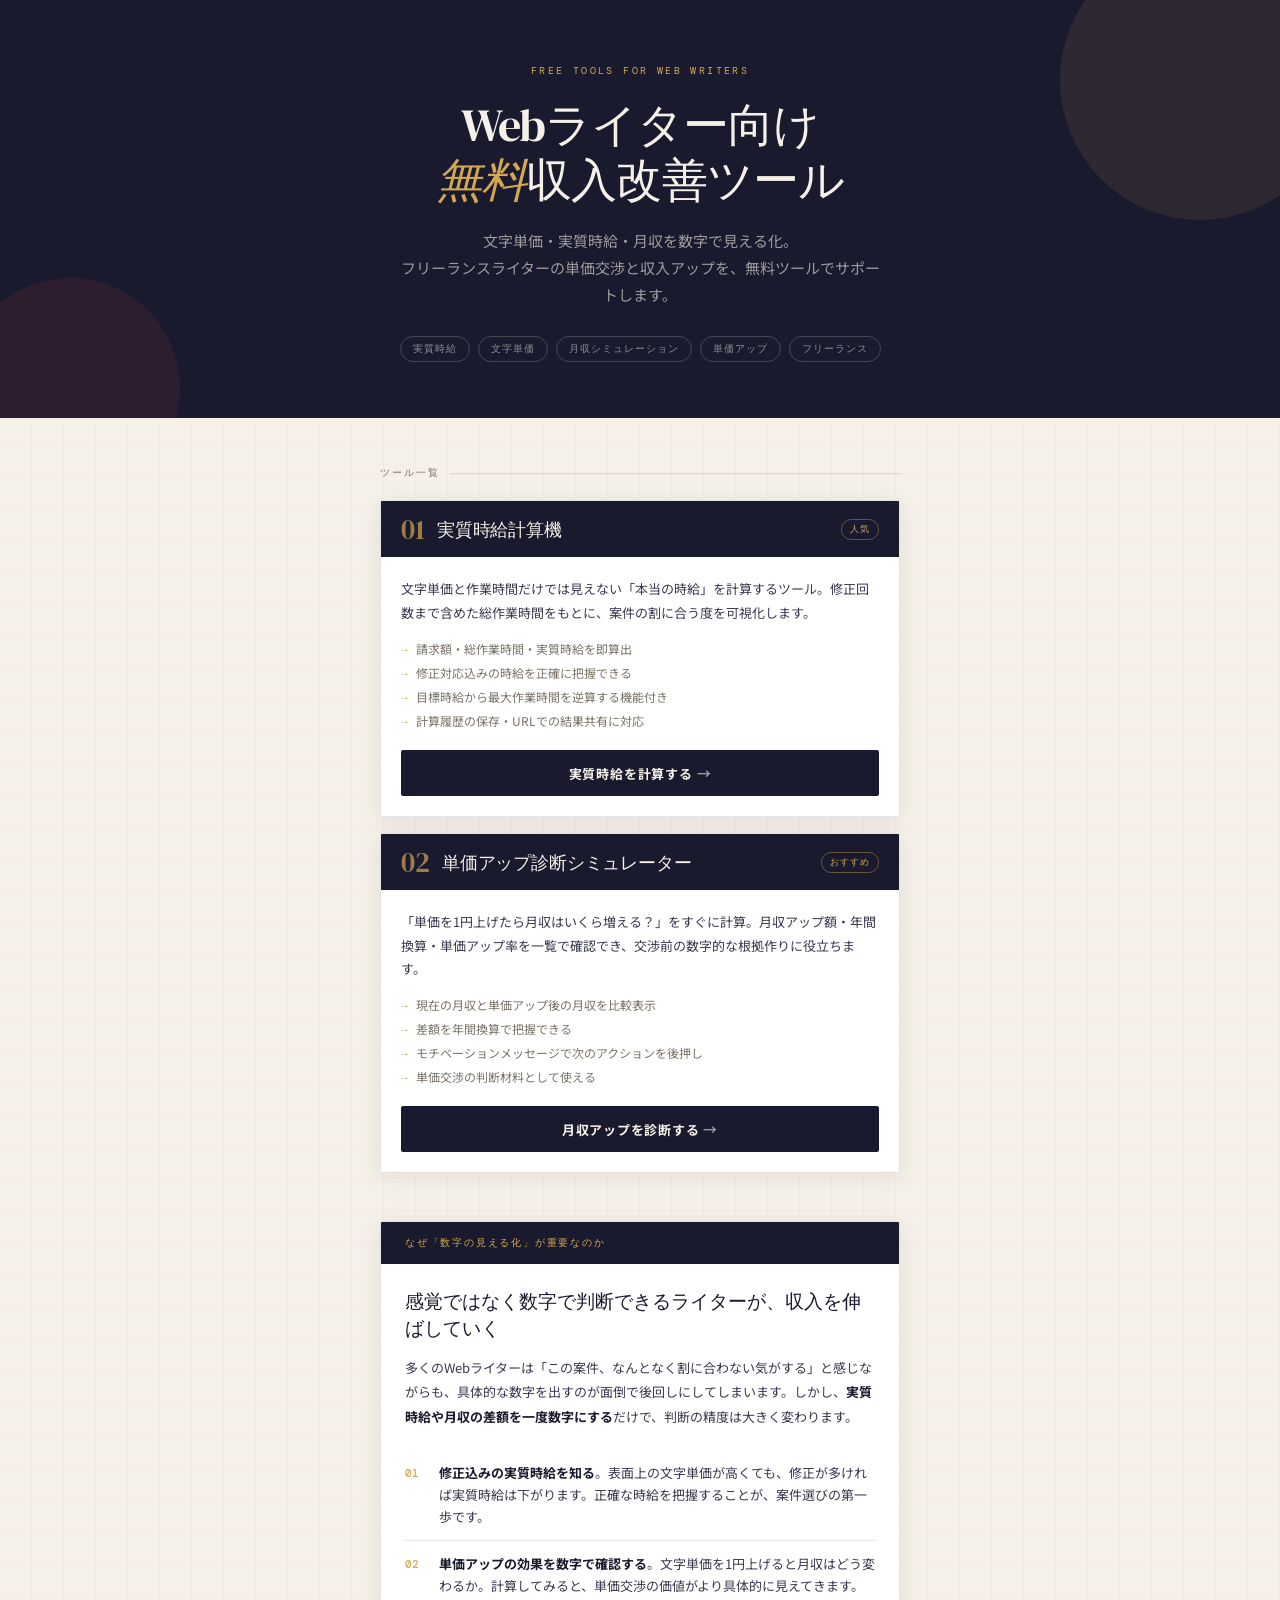
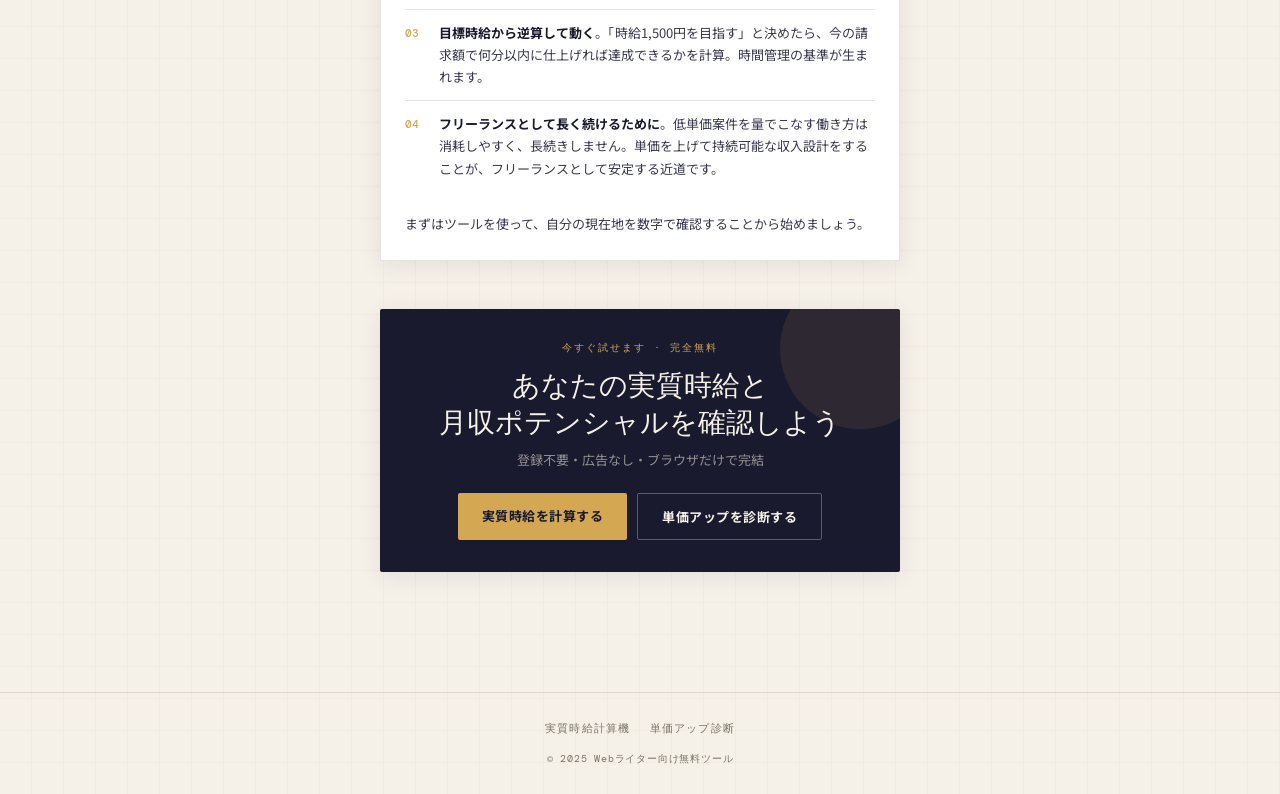
==== index.html @ 5d03e760 "Add class to hero link in index.html" ====
<!DOCTYPE html>
<html lang="ja">
<head>
<!-- Google tag (gtag.js) -->
<script async src="https://www.googletagmanager.com/gtag/js?id=G-QZP3DCGL40"></script>
<script>
  window.dataLayer = window.dataLayer || [];
  function gtag(){dataLayer.push(arguments);}
  gtag('js', new Date());
  gtag('config', 'G-QZP3DCGL40');
</script>
<meta charset="UTF-8">
<meta name="viewport" content="width=device-width, initial-scale=1.0">
<title>Webライター向け無料収入改善ツール｜実質時給・単価アップを可視化</title>
<meta name="description" content="Webライター・フリーランスライター向けの無料ツール集。実質時給計算機と単価アップ診断シミュレーターで、文字単価・月収・時給を可視化。単価交渉や案件選びの判断材料に。">
<meta name="robots" content="index, follow">
<meta property="og:title" content="Webライター向け無料収入改善ツール｜実質時給・単価アップを可視化">
<meta property="og:description" content="実質時給計算機と単価アップ診断シミュレーター。文字単価・月収・時給を数字で可視化して、収入アップの第一歩を踏み出しましょう。">
<meta property="og:type" content="website">
<meta property="og:url" content="https://writer-salary-calculator.babynakunaku.workers.dev/">
<meta property="og:image" content="https://writer-salary-calculator.babynakunaku.workers.dev/ogp.jpg">
<link rel="canonical" href="https://writer-salary-calculator.babynakunaku.workers.dev/">
<script type="application/ld+json">
{
  "@context": "https://schema.org",
  "@type": "WebSite",
  "name": "Webライター向け無料収入改善ツール",
  "url": "https://writer-salary-calculator.babynakunaku.workers.dev/",
  "description": "Webライター・フリーランスライター向けの無料ツール集。実質時給と単価アップを可視化します。"
}
</script>
<style>
  @import url('https://fonts.googleapis.com/css2?family=DM+Serif+Display:ital@0;1&family=DM+Mono:wght@400;500&family=Noto+Sans+JP:wght@400;500;700&display=swap');

  *, *::before, *::after { box-sizing: border-box; margin: 0; padding: 0; }

  :root {
    --ink:    #1a1a2e;
    --paper:  #f5f0e8;
    --accent: #c84b31;
    --gold:   #d4a853;
    --muted:  #7a7468;
    --good:   #2d6a4f;
    --border: rgba(26,26,46,0.12);
    --shadow: 0 4px 24px rgba(26,26,46,0.08);
  }

  body {
    font-family: 'Noto Sans JP', sans-serif;
    background-color: var(--paper);
    color: var(--ink);
    min-height: 100vh;
    background-image:
      repeating-linear-gradient(0deg, transparent, transparent 31px, rgba(200,75,49,0.04) 31px, rgba(200,75,49,0.04) 32px),
      repeating-linear-gradient(90deg, transparent, transparent 31px, rgba(200,75,49,0.04) 31px, rgba(200,75,49,0.04) 32px);
  }

  /* ── Hero ── */
  .hero {
    background-color: var(--ink);
    color: var(--paper);
    padding: 64px 24px 56px;
    text-align: center;
    position: relative;
    overflow: hidden;
  }
  .hero::before {
    content: ''; position: absolute; top: -60px; right: -60px;
    width: 280px; height: 280px; border-radius: 50%;
    background: rgba(212,168,83,0.1); pointer-events: none;
  }
  .hero::after {
    content: ''; position: absolute; bottom: -80px; left: -40px;
    width: 220px; height: 220px; border-radius: 50%;
    background: rgba(200,75,49,0.1); pointer-events: none;
  }
  .hero-link{
    display:block;
    text-decoration:none;
    color:inherit;
  }
  .hero-label {
    font-family: 'DM Mono', monospace;
    font-size: 10px; letter-spacing: 0.24em;
    color: var(--gold); text-transform: uppercase;
    margin-bottom: 20px; position: relative;
  }
  .hero h1 {
    font-family: 'DM Serif Display', serif;
    font-size: clamp(26px, 6vw, 46px);
    font-weight: 400; letter-spacing: -0.02em;
    line-height: 1.2; margin-bottom: 20px;
    position: relative;
  }
  .hero h1 em {
    font-style: italic; color: var(--gold);
  }
  .hero-sub {
    font-size: clamp(13px, 2vw, 15px);
    color: rgba(245,240,232,0.6);
    line-height: 1.8; max-width: 480px;
    margin: 0 auto; position: relative;
  }
  .hero-badges {
    display: flex; justify-content: center;
    flex-wrap: wrap; gap: 8px;
    margin-top: 28px; position: relative;
  }
  .hero-badge {
    font-family: 'DM Mono', monospace;
    font-size: 10px; letter-spacing: 0.1em;
    padding: 5px 12px; border-radius: 20px;
    border: 1px solid rgba(245,240,232,0.2);
    color: rgba(245,240,232,0.55);
  }

  /* ── Container ── */
  .container { max-width: 560px; margin: 0 auto; padding: 48px 20px 72px; }

  /* ── Section title ── */
  .section-label {
    font-family: 'DM Mono', monospace; font-size: 10px;
    letter-spacing: 0.2em; color: var(--muted);
    text-transform: uppercase; margin-bottom: 20px;
    display: flex; align-items: center; gap: 10px;
  }
  .section-label::after { content: ''; flex: 1; height: 1px; background: var(--border); }

  /* ── Tool cards ── */
  .tools { display: flex; flex-direction: column; gap: 16px; margin-bottom: 48px; }

  .tool-card {
    background: #fff;
    border: 1px solid var(--border);
    border-radius: 2px;
    box-shadow: var(--shadow);
    overflow: hidden;
    display: flex;
    flex-direction: column;
    transition: box-shadow 0.2s, transform 0.2s;
  }
  .tool-card:hover {
    box-shadow: 0 8px 32px rgba(26,26,46,0.13);
    transform: translateY(-2px);
  }

  .tool-card-header {
    background: var(--ink);
    padding: 14px 20px;
    display: flex; align-items: center; gap: 12px;
  }
  .tool-number {
    font-family: 'DM Serif Display', serif;
    font-size: 28px; color: var(--gold);
    line-height: 1; opacity: 0.7; flex-shrink: 0;
  }
  .tool-card-title {
    font-family: 'DM Serif Display', serif;
    font-size: 18px; font-weight: 400;
    color: var(--paper); letter-spacing: -0.01em;
  }
  .tool-card-tag {
    margin-left: auto; flex-shrink: 0;
    font-family: 'DM Mono', monospace; font-size: 9px;
    letter-spacing: 0.1em; color: var(--gold);
    border: 1px solid rgba(212,168,83,0.4);
    padding: 3px 8px; border-radius: 10px;
    text-transform: uppercase;
  }

  .tool-card-body { padding: 20px 20px 20px; flex: 1; }
  .tool-card-desc {
    font-size: 13px; color: #3a3a50;
    line-height: 1.8; margin-bottom: 16px;
  }
  .tool-card-points {
    display: flex; flex-direction: column; gap: 6px;
    margin-bottom: 20px;
  }
  .tool-card-point {
    display: flex; align-items: flex-start; gap: 8px;
    font-size: 12px; color: var(--muted); line-height: 1.5;
  }
  .tool-card-point::before {
    content: '→';
    font-family: 'DM Mono', monospace;
    font-size: 11px; color: var(--gold);
    flex-shrink: 0; margin-top: 1px;
  }

  .btn-tool {
    display: block; width: 100%;
    padding: 13px 20px;
    background: var(--ink); color: var(--paper);
    text-decoration: none; text-align: center;
    font-family: 'Noto Sans JP', sans-serif;
    font-size: 13px; font-weight: 700; letter-spacing: 0.06em;
    border-radius: 2px;
    transition: background 0.2s;
    position: relative; overflow: hidden;
  }
  .btn-tool:hover { background: #2d2d4e; }
  .btn-tool::after {
    content: ' →';
    font-size: 14px; opacity: 0.6;
  }

  /* ── Explain section ── */
  .explain {
    background: #fff;
    border: 1px solid var(--border);
    border-radius: 2px;
    box-shadow: var(--shadow);
    overflow: hidden;
    margin-bottom: 48px;
  }
  .explain-header {
    background: var(--ink); padding: 14px 24px;
    font-family: 'DM Mono', monospace; font-size: 10px;
    letter-spacing: 0.18em; text-transform: uppercase; color: var(--gold);
  }
  .explain-body { padding: 24px; }
  .explain-body h2 {
    font-family: 'DM Serif Display', serif;
    font-size: 19px; font-weight: 400;
    line-height: 1.4; margin-bottom: 14px;
  }
  .explain-body p {
    font-size: 13px; color: #3a3a50;
    line-height: 1.9; margin-bottom: 14px;
  }
  .explain-body p:last-child { margin-bottom: 0; }
  .explain-body strong { color: var(--ink); font-weight: 700; }

  .explain-steps {
    margin: 20px 0;
    counter-reset: step;
  }
  .explain-step {
    display: flex; gap: 14px;
    padding: 12px 0;
    border-bottom: 1px solid var(--border);
    font-size: 13px; line-height: 1.7; color: #3a3a50;
  }
  .explain-step:last-child { border-bottom: none; }
  .explain-step-num {
    font-family: 'DM Mono', monospace;
    font-size: 11px; color: var(--gold);
    font-weight: 500; flex-shrink: 0; padding-top: 2px;
    min-width: 20px;
  }

  /* ── CTA ── */
  .cta {
    text-align: center;
    padding: 32px 24px;
    background: var(--ink);
    border-radius: 2px;
    box-shadow: var(--shadow);
    margin-bottom: 48px;
    position: relative; overflow: hidden;
  }
  .cta::before {
    content: ''; position: absolute; top: -40px; right: -40px;
    width: 160px; height: 160px; border-radius: 50%;
    background: rgba(212,168,83,0.1); pointer-events: none;
  }
  .cta-label {
    font-family: 'DM Mono', monospace; font-size: 10px;
    letter-spacing: 0.2em; color: var(--gold);
    text-transform: uppercase; margin-bottom: 12px;
    position: relative;
  }
  .cta h2 {
    font-family: 'DM Serif Display', serif;
    font-size: clamp(20px, 5vw, 28px);
    font-weight: 400; color: var(--paper);
    line-height: 1.3; margin-bottom: 10px;
    position: relative;
  }
  .cta p {
    font-size: 13px; color: rgba(245,240,232,0.55);
    margin-bottom: 24px; position: relative;
  }
  .cta-buttons {
    display: flex; gap: 10px; justify-content: center;
    flex-wrap: wrap; position: relative;
  }
  .btn-cta {
    display: inline-block;
    padding: 13px 24px;
    text-decoration: none;
    font-family: 'Noto Sans JP', sans-serif;
    font-size: 13px; font-weight: 700;
    letter-spacing: 0.04em; border-radius: 2px;
    transition: opacity 0.2s, transform 0.1s;
  }
  .btn-cta:active { transform: scale(0.98); }
  .btn-cta-primary {
    background: var(--gold); color: var(--ink);
  }
  .btn-cta-primary:hover { opacity: 0.88; }
  .btn-cta-ghost {
    background: transparent; color: var(--paper);
    border: 1.5px solid rgba(245,240,232,0.3);
  }
  .btn-cta-ghost:hover { border-color: rgba(245,240,232,0.7); }

  /* ── Footer ── */
  footer {
    border-top: 1px solid var(--border);
    padding: 28px 20px;
    text-align: center;
  }
  .footer-nav {
    display: flex; justify-content: center;
    flex-wrap: wrap; gap: 20px;
    margin-bottom: 16px;
  }
  .footer-nav a {
    font-family: 'DM Mono', monospace; font-size: 11px;
    letter-spacing: 0.1em; color: var(--muted);
    text-decoration: none; transition: color 0.15s;
  }
  .footer-nav a:hover { color: var(--ink); }
  .footer-copy {
    font-family: 'DM Mono', monospace; font-size: 10px;
    color: var(--muted); letter-spacing: 0.08em;
  }

  @media (max-width: 420px) {
    .hero { padding: 48px 20px 40px; }
    .cta-buttons { flex-direction: column; align-items: stretch; }
    .btn-cta { text-align: center; }
    .tool-card-tag { display: none; }
  }
</style>
</head>
<body>

<!-- Hero -->
<a href="/" class="hero-link">  
<section class="hero">
  <div class="hero-label">Free Tools for Web Writers</div>
  <h1>Webライター向け<br><em>無料</em>収入改善ツール</h1>
  <p class="hero-sub">
    文字単価・実質時給・月収を数字で見える化。<br>
    フリーランスライターの単価交渉と収入アップを、無料ツールでサポートします。
  </p>
  <div class="hero-badges">
    <span class="hero-badge">実質時給</span>
    <span class="hero-badge">文字単価</span>
    <span class="hero-badge">月収シミュレーション</span>
    <span class="hero-badge">単価アップ</span>
    <span class="hero-badge">フリーランス</span>
  </div>
</section>
</a>
<div class="container">

  <!-- Tool cards -->
  <div class="section-label">ツール一覧</div>
  <div class="tools">

    <!-- Card 1 -->
    <div class="tool-card">
      <div class="tool-card-header">
        <span class="tool-number">01</span>
        <span class="tool-card-title">実質時給計算機</span>
        <span class="tool-card-tag">人気</span>
      </div>
      <div class="tool-card-body">
        <p class="tool-card-desc">
          文字単価と作業時間だけでは見えない「本当の時給」を計算するツール。修正回数まで含めた総作業時間をもとに、案件の割に合う度を可視化します。
        </p>
        <div class="tool-card-points">
          <div class="tool-card-point">請求額・総作業時間・実質時給を即算出</div>
          <div class="tool-card-point">修正対応込みの時給を正確に把握できる</div>
          <div class="tool-card-point">目標時給から最大作業時間を逆算する機能付き</div>
          <div class="tool-card-point">計算履歴の保存・URLでの結果共有に対応</div>
        </div>
        <a href="jikyuu.html" class="btn-tool">実質時給を計算する</a>
      </div>
    </div>

    <!-- Card 2 -->
    <div class="tool-card">
      <div class="tool-card-header">
        <span class="tool-number">02</span>
        <span class="tool-card-title">単価アップ診断シミュレーター</span>
        <span class="tool-card-tag">おすすめ</span>
      </div>
      <div class="tool-card-body">
        <p class="tool-card-desc">
          「単価を1円上げたら月収はいくら増える？」をすぐに計算。月収アップ額・年間換算・単価アップ率を一覧で確認でき、交渉前の数字的な根拠作りに役立ちます。
        </p>
        <div class="tool-card-points">
          <div class="tool-card-point">現在の月収と単価アップ後の月収を比較表示</div>
          <div class="tool-card-point">差額を年間換算で把握できる</div>
          <div class="tool-card-point">モチベーションメッセージで次のアクションを後押し</div>
          <div class="tool-card-point">単価交渉の判断材料として使える</div>
        </div>
        <a href="raise-price.html" class="btn-tool">月収アップを診断する</a>
      </div>
    </div>

  </div>

  <!-- Explain section -->
  <div class="explain">
    <div class="explain-header">なぜ「数字の見える化」が重要なのか</div>
    <div class="explain-body">
      <h2>感覚ではなく数字で判断できるライターが、収入を伸ばしていく</h2>
      <p>
        多くのWebライターは「この案件、なんとなく割に合わない気がする」と感じながらも、具体的な数字を出すのが面倒で後回しにしてしまいます。しかし、<strong>実質時給や月収の差額を一度数字にする</strong>だけで、判断の精度は大きく変わります。
      </p>
      <div class="explain-steps">
        <div class="explain-step">
          <span class="explain-step-num">01</span>
          <span><strong>修正込みの実質時給を知る</strong>。表面上の文字単価が高くても、修正が多ければ実質時給は下がります。正確な時給を把握することが、案件選びの第一歩です。</span>
        </div>
        <div class="explain-step">
          <span class="explain-step-num">02</span>
          <span><strong>単価アップの効果を数字で確認する</strong>。文字単価を1円上げると月収はどう変わるか。計算してみると、単価交渉の価値がより具体的に見えてきます。</span>
        </div>
        <div class="explain-step">
          <span class="explain-step-num">03</span>
          <span><strong>目標時給から逆算して動く</strong>。「時給1,500円を目指す」と決めたら、今の請求額で何分以内に仕上げれば達成できるかを計算。時間管理の基準が生まれます。</span>
        </div>
        <div class="explain-step">
          <span class="explain-step-num">04</span>
          <span><strong>フリーランスとして長く続けるために</strong>。低単価案件を量でこなす働き方は消耗しやすく、長続きしません。単価を上げて持続可能な収入設計をすることが、フリーランスとして安定する近道です。</span>
        </div>
      </div>
      <p>
        まずはツールを使って、自分の現在地を数字で確認することから始めましょう。
      </p>
    </div>
  </div>

  <!-- CTA -->
  <div class="cta">
    <div class="cta-label">今すぐ試せます · 完全無料</div>
    <h2>あなたの実質時給と<br>月収ポテンシャルを確認しよう</h2>
    <p>登録不要・広告なし・ブラウザだけで完結</p>
    <div class="cta-buttons">
      <a href="jikyuu.html" class="btn-cta btn-cta-primary">実質時給を計算する</a>
      <a href="raise-price.html" class="btn-cta btn-cta-ghost">単価アップを診断する</a>
    </div>
  </div>

</div>

<!-- Footer -->
<footer>
  <nav class="footer-nav">
    <a href="jikyuu.html">実質時給計算機</a>
    <a href="raise-price.html">単価アップ診断</a>
  </nav>
  <p class="footer-copy">&copy; 2025 Webライター向け無料ツール</p>
</footer>

</body>
</html>
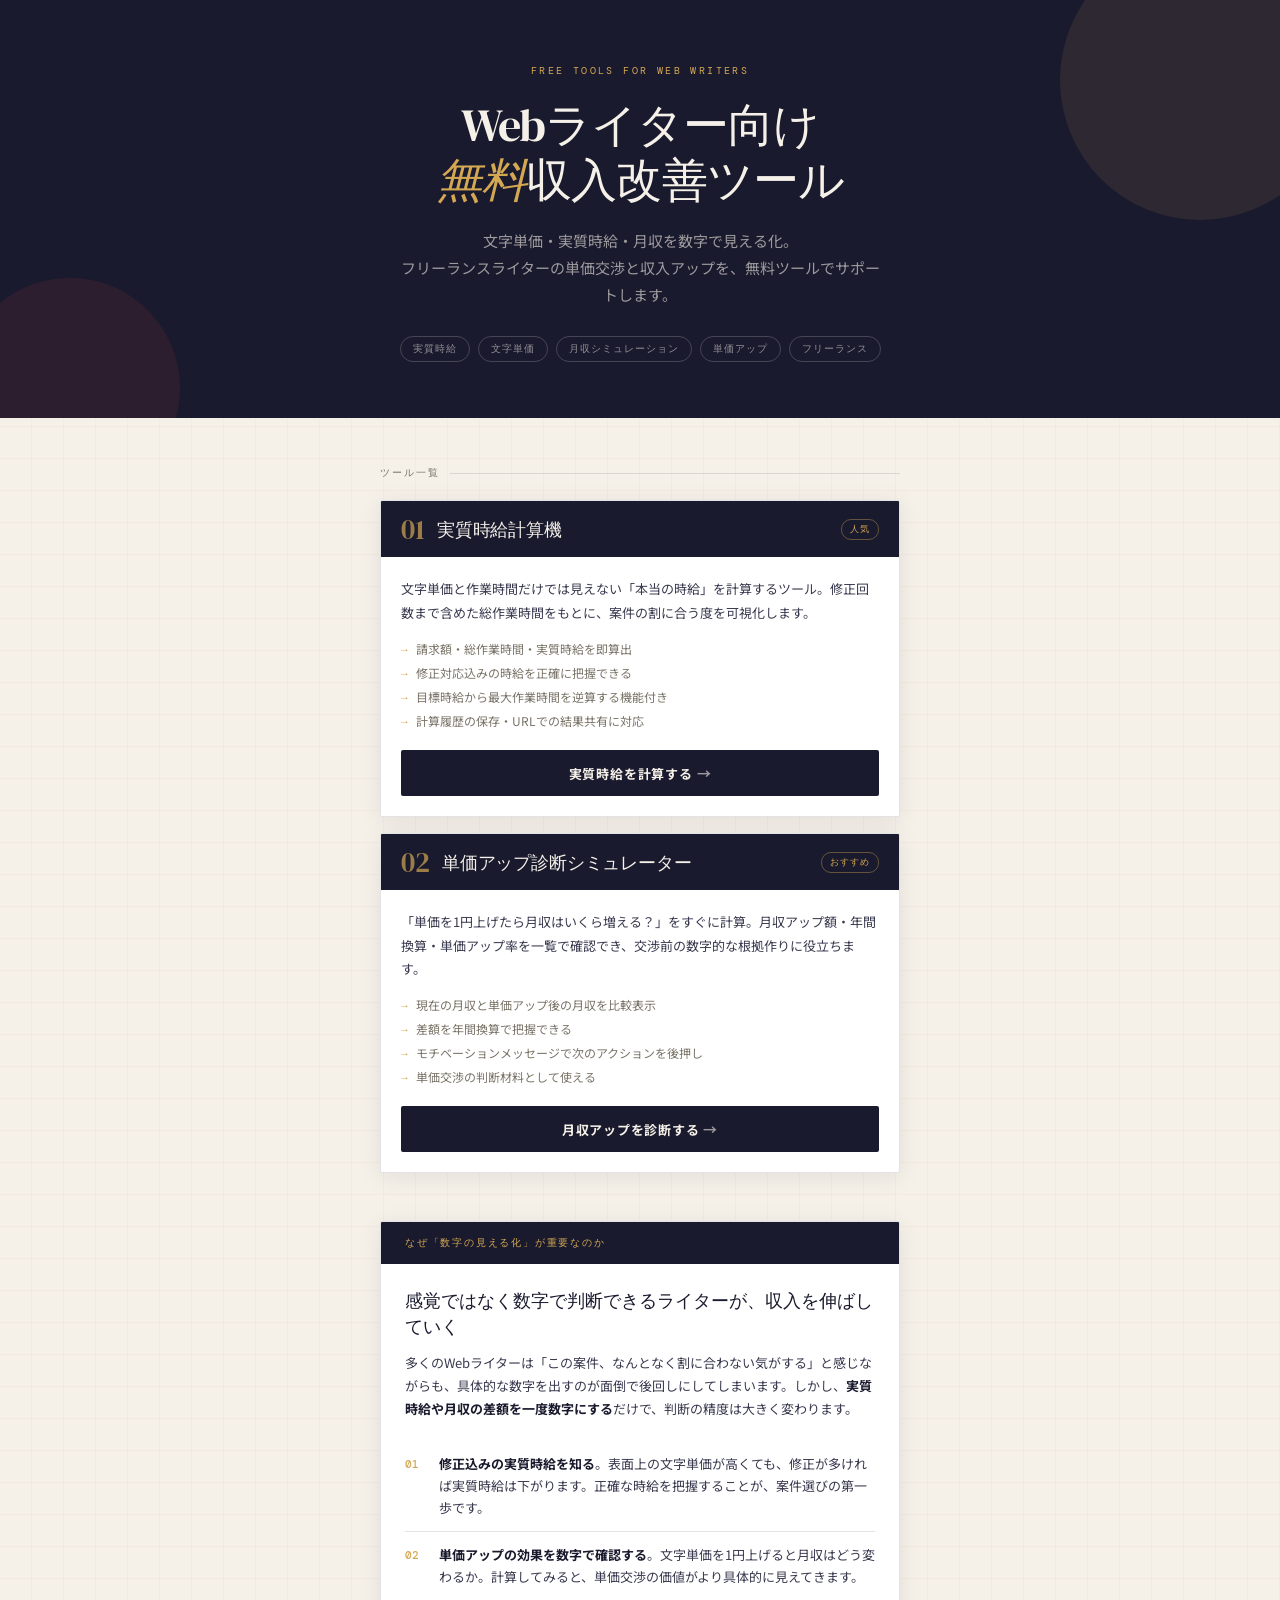
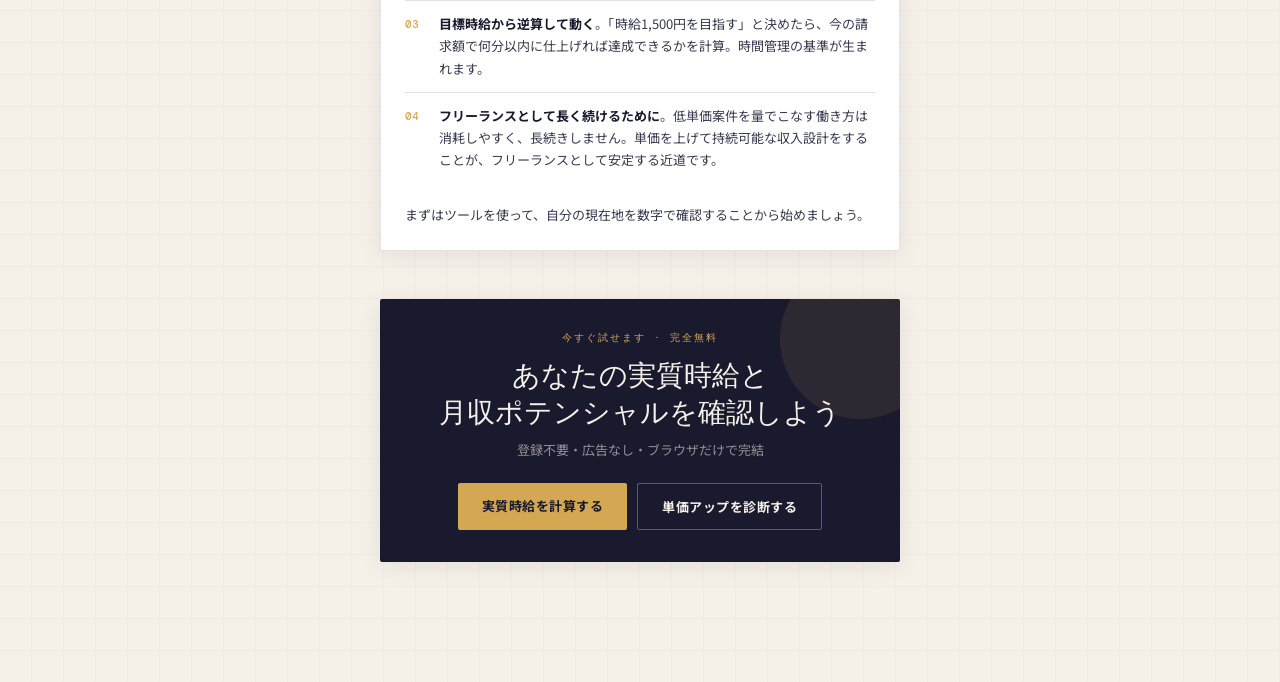
==== commit d6ccee87: "Remove Google tag script from index.html Removed Google Analytics tracking script from the HTML." ====
--- a/index.html
+++ b/index.html
@@ -1,14 +1,6 @@
 <!DOCTYPE html>
 <html lang="ja">
 <head>
-<!-- Google tag (gtag.js) -->
-<script async src="https://www.googletagmanager.com/gtag/js?id=G-QZP3DCGL40"></script>
-<script>
-  window.dataLayer = window.dataLayer || [];
-  function gtag(){dataLayer.push(arguments);}
-  gtag('js', new Date());
-  gtag('config', 'G-QZP3DCGL40');
-</script>
 <meta charset="UTF-8">
 <meta name="viewport" content="width=device-width, initial-scale=1.0">
 <title>Webライター向け無料収入改善ツール｜実質時給・単価アップを可視化</title>
@@ -29,340 +21,35 @@
   "description": "Webライター・フリーランスライター向けの無料ツール集。実質時給と単価アップを可視化します。"
 }
 </script>
-<style>
-  @import url('https://fonts.googleapis.com/css2?family=DM+Serif+Display:ital@0;1&family=DM+Mono:wght@400;500&family=Noto+Sans+JP:wght@400;500;700&display=swap');
-
-  *, *::before, *::after { box-sizing: border-box; margin: 0; padding: 0; }
-
-  :root {
-    --ink:    #1a1a2e;
-    --paper:  #f5f0e8;
-    --accent: #c84b31;
-    --gold:   #d4a853;
-    --muted:  #7a7468;
-    --good:   #2d6a4f;
-    --border: rgba(26,26,46,0.12);
-    --shadow: 0 4px 24px rgba(26,26,46,0.08);
-  }
-
-  body {
-    font-family: 'Noto Sans JP', sans-serif;
-    background-color: var(--paper);
-    color: var(--ink);
-    min-height: 100vh;
-    background-image:
-      repeating-linear-gradient(0deg, transparent, transparent 31px, rgba(200,75,49,0.04) 31px, rgba(200,75,49,0.04) 32px),
-      repeating-linear-gradient(90deg, transparent, transparent 31px, rgba(200,75,49,0.04) 31px, rgba(200,75,49,0.04) 32px);
-  }
-
-  /* ── Hero ── */
-  .hero {
-    background-color: var(--ink);
-    color: var(--paper);
-    padding: 64px 24px 56px;
-    text-align: center;
-    position: relative;
-    overflow: hidden;
-  }
-  .hero::before {
-    content: ''; position: absolute; top: -60px; right: -60px;
-    width: 280px; height: 280px; border-radius: 50%;
-    background: rgba(212,168,83,0.1); pointer-events: none;
-  }
-  .hero::after {
-    content: ''; position: absolute; bottom: -80px; left: -40px;
-    width: 220px; height: 220px; border-radius: 50%;
-    background: rgba(200,75,49,0.1); pointer-events: none;
-  }
-  .hero-link{
-    display:block;
-    text-decoration:none;
-    color:inherit;
-  }
-  .hero-label {
-    font-family: 'DM Mono', monospace;
-    font-size: 10px; letter-spacing: 0.24em;
-    color: var(--gold); text-transform: uppercase;
-    margin-bottom: 20px; position: relative;
-  }
-  .hero h1 {
-    font-family: 'DM Serif Display', serif;
-    font-size: clamp(26px, 6vw, 46px);
-    font-weight: 400; letter-spacing: -0.02em;
-    line-height: 1.2; margin-bottom: 20px;
-    position: relative;
-  }
-  .hero h1 em {
-    font-style: italic; color: var(--gold);
-  }
-  .hero-sub {
-    font-size: clamp(13px, 2vw, 15px);
-    color: rgba(245,240,232,0.6);
-    line-height: 1.8; max-width: 480px;
-    margin: 0 auto; position: relative;
-  }
-  .hero-badges {
-    display: flex; justify-content: center;
-    flex-wrap: wrap; gap: 8px;
-    margin-top: 28px; position: relative;
-  }
-  .hero-badge {
-    font-family: 'DM Mono', monospace;
-    font-size: 10px; letter-spacing: 0.1em;
-    padding: 5px 12px; border-radius: 20px;
-    border: 1px solid rgba(245,240,232,0.2);
-    color: rgba(245,240,232,0.55);
-  }
-
-  /* ── Container ── */
-  .container { max-width: 560px; margin: 0 auto; padding: 48px 20px 72px; }
-
-  /* ── Section title ── */
-  .section-label {
-    font-family: 'DM Mono', monospace; font-size: 10px;
-    letter-spacing: 0.2em; color: var(--muted);
-    text-transform: uppercase; margin-bottom: 20px;
-    display: flex; align-items: center; gap: 10px;
-  }
-  .section-label::after { content: ''; flex: 1; height: 1px; background: var(--border); }
-
-  /* ── Tool cards ── */
-  .tools { display: flex; flex-direction: column; gap: 16px; margin-bottom: 48px; }
-
-  .tool-card {
-    background: #fff;
-    border: 1px solid var(--border);
-    border-radius: 2px;
-    box-shadow: var(--shadow);
-    overflow: hidden;
-    display: flex;
-    flex-direction: column;
-    transition: box-shadow 0.2s, transform 0.2s;
-  }
-  .tool-card:hover {
-    box-shadow: 0 8px 32px rgba(26,26,46,0.13);
-    transform: translateY(-2px);
-  }
-
-  .tool-card-header {
-    background: var(--ink);
-    padding: 14px 20px;
-    display: flex; align-items: center; gap: 12px;
-  }
-  .tool-number {
-    font-family: 'DM Serif Display', serif;
-    font-size: 28px; color: var(--gold);
-    line-height: 1; opacity: 0.7; flex-shrink: 0;
-  }
-  .tool-card-title {
-    font-family: 'DM Serif Display', serif;
-    font-size: 18px; font-weight: 400;
-    color: var(--paper); letter-spacing: -0.01em;
-  }
-  .tool-card-tag {
-    margin-left: auto; flex-shrink: 0;
-    font-family: 'DM Mono', monospace; font-size: 9px;
-    letter-spacing: 0.1em; color: var(--gold);
-    border: 1px solid rgba(212,168,83,0.4);
-    padding: 3px 8px; border-radius: 10px;
-    text-transform: uppercase;
-  }
-
-  .tool-card-body { padding: 20px 20px 20px; flex: 1; }
-  .tool-card-desc {
-    font-size: 13px; color: #3a3a50;
-    line-height: 1.8; margin-bottom: 16px;
-  }
-  .tool-card-points {
-    display: flex; flex-direction: column; gap: 6px;
-    margin-bottom: 20px;
-  }
-  .tool-card-point {
-    display: flex; align-items: flex-start; gap: 8px;
-    font-size: 12px; color: var(--muted); line-height: 1.5;
-  }
-  .tool-card-point::before {
-    content: '→';
-    font-family: 'DM Mono', monospace;
-    font-size: 11px; color: var(--gold);
-    flex-shrink: 0; margin-top: 1px;
-  }
-
-  .btn-tool {
-    display: block; width: 100%;
-    padding: 13px 20px;
-    background: var(--ink); color: var(--paper);
-    text-decoration: none; text-align: center;
-    font-family: 'Noto Sans JP', sans-serif;
-    font-size: 13px; font-weight: 700; letter-spacing: 0.06em;
-    border-radius: 2px;
-    transition: background 0.2s;
-    position: relative; overflow: hidden;
-  }
-  .btn-tool:hover { background: #2d2d4e; }
-  .btn-tool::after {
-    content: ' →';
-    font-size: 14px; opacity: 0.6;
-  }
-
-  /* ── Explain section ── */
-  .explain {
-    background: #fff;
-    border: 1px solid var(--border);
-    border-radius: 2px;
-    box-shadow: var(--shadow);
-    overflow: hidden;
-    margin-bottom: 48px;
-  }
-  .explain-header {
-    background: var(--ink); padding: 14px 24px;
-    font-family: 'DM Mono', monospace; font-size: 10px;
-    letter-spacing: 0.18em; text-transform: uppercase; color: var(--gold);
-  }
-  .explain-body { padding: 24px; }
-  .explain-body h2 {
-    font-family: 'DM Serif Display', serif;
-    font-size: 19px; font-weight: 400;
-    line-height: 1.4; margin-bottom: 14px;
-  }
-  .explain-body p {
-    font-size: 13px; color: #3a3a50;
-    line-height: 1.9; margin-bottom: 14px;
-  }
-  .explain-body p:last-child { margin-bottom: 0; }
-  .explain-body strong { color: var(--ink); font-weight: 700; }
-
-  .explain-steps {
-    margin: 20px 0;
-    counter-reset: step;
-  }
-  .explain-step {
-    display: flex; gap: 14px;
-    padding: 12px 0;
-    border-bottom: 1px solid var(--border);
-    font-size: 13px; line-height: 1.7; color: #3a3a50;
-  }
-  .explain-step:last-child { border-bottom: none; }
-  .explain-step-num {
-    font-family: 'DM Mono', monospace;
-    font-size: 11px; color: var(--gold);
-    font-weight: 500; flex-shrink: 0; padding-top: 2px;
-    min-width: 20px;
-  }
-
-  /* ── CTA ── */
-  .cta {
-    text-align: center;
-    padding: 32px 24px;
-    background: var(--ink);
-    border-radius: 2px;
-    box-shadow: var(--shadow);
-    margin-bottom: 48px;
-    position: relative; overflow: hidden;
-  }
-  .cta::before {
-    content: ''; position: absolute; top: -40px; right: -40px;
-    width: 160px; height: 160px; border-radius: 50%;
-    background: rgba(212,168,83,0.1); pointer-events: none;
-  }
-  .cta-label {
-    font-family: 'DM Mono', monospace; font-size: 10px;
-    letter-spacing: 0.2em; color: var(--gold);
-    text-transform: uppercase; margin-bottom: 12px;
-    position: relative;
-  }
-  .cta h2 {
-    font-family: 'DM Serif Display', serif;
-    font-size: clamp(20px, 5vw, 28px);
-    font-weight: 400; color: var(--paper);
-    line-height: 1.3; margin-bottom: 10px;
-    position: relative;
-  }
-  .cta p {
-    font-size: 13px; color: rgba(245,240,232,0.55);
-    margin-bottom: 24px; position: relative;
-  }
-  .cta-buttons {
-    display: flex; gap: 10px; justify-content: center;
-    flex-wrap: wrap; position: relative;
-  }
-  .btn-cta {
-    display: inline-block;
-    padding: 13px 24px;
-    text-decoration: none;
-    font-family: 'Noto Sans JP', sans-serif;
-    font-size: 13px; font-weight: 700;
-    letter-spacing: 0.04em; border-radius: 2px;
-    transition: opacity 0.2s, transform 0.1s;
-  }
-  .btn-cta:active { transform: scale(0.98); }
-  .btn-cta-primary {
-    background: var(--gold); color: var(--ink);
-  }
-  .btn-cta-primary:hover { opacity: 0.88; }
-  .btn-cta-ghost {
-    background: transparent; color: var(--paper);
-    border: 1.5px solid rgba(245,240,232,0.3);
-  }
-  .btn-cta-ghost:hover { border-color: rgba(245,240,232,0.7); }
-
-  /* ── Footer ── */
-  footer {
-    border-top: 1px solid var(--border);
-    padding: 28px 20px;
-    text-align: center;
-  }
-  .footer-nav {
-    display: flex; justify-content: center;
-    flex-wrap: wrap; gap: 20px;
-    margin-bottom: 16px;
-  }
-  .footer-nav a {
-    font-family: 'DM Mono', monospace; font-size: 11px;
-    letter-spacing: 0.1em; color: var(--muted);
-    text-decoration: none; transition: color 0.15s;
-  }
-  .footer-nav a:hover { color: var(--ink); }
-  .footer-copy {
-    font-family: 'DM Mono', monospace; font-size: 10px;
-    color: var(--muted); letter-spacing: 0.08em;
-  }
-
-  @media (max-width: 420px) {
-    .hero { padding: 48px 20px 40px; }
-    .cta-buttons { flex-direction: column; align-items: stretch; }
-    .btn-cta { text-align: center; }
-    .tool-card-tag { display: none; }
-  }
-</style>
+<link rel="stylesheet" href="common.css">
 </head>
-<body>
+<body data-page="home">
 
 <!-- Hero -->
-<a href="/" class="hero-link">  
-<section class="hero">
-  <div class="hero-label">Free Tools for Web Writers</div>
-  <h1>Webライター向け<br><em>無料</em>収入改善ツール</h1>
-  <p class="hero-sub">
-    文字単価・実質時給・月収を数字で見える化。<br>
-    フリーランスライターの単価交渉と収入アップを、無料ツールでサポートします。
-  </p>
-  <div class="hero-badges">
-    <span class="hero-badge">実質時給</span>
-    <span class="hero-badge">文字単価</span>
-    <span class="hero-badge">月収シミュレーション</span>
-    <span class="hero-badge">単価アップ</span>
-    <span class="hero-badge">フリーランス</span>
-  </div>
-</section>
+<a href="/" class="hero-link">
+  <section class="hero">
+    <div class="hero-label">Free Tools for Web Writers</div>
+    <h1>Webライター向け<br><em>無料</em>収入改善ツール</h1>
+    <p class="hero-sub">
+      文字単価・実質時給・月収を数字で見える化。<br>
+      フリーランスライターの単価交渉と収入アップを、無料ツールでサポートします。
+    </p>
+    <div class="hero-badges">
+      <span class="hero-badge">実質時給</span>
+      <span class="hero-badge">文字単価</span>
+      <span class="hero-badge">月収シミュレーション</span>
+      <span class="hero-badge">単価アップ</span>
+      <span class="hero-badge">フリーランス</span>
+    </div>
+  </section>
 </a>
+
 <div class="container">
 
-  <!-- Tool cards -->
+  <!-- ツール一覧 -->
   <div class="section-label">ツール一覧</div>
   <div class="tools">
 
-    <!-- Card 1 -->
     <div class="tool-card">
       <div class="tool-card-header">
         <span class="tool-number">01</span>
@@ -379,11 +66,10 @@
           <div class="tool-card-point">目標時給から最大作業時間を逆算する機能付き</div>
           <div class="tool-card-point">計算履歴の保存・URLでの結果共有に対応</div>
         </div>
-        <a href="jikyuu.html" class="btn-tool">実質時給を計算する</a>
+        <a href="real-jikyuu.html" class="btn-tool">実質時給を計算する</a>
       </div>
     </div>
 
-    <!-- Card 2 -->
     <div class="tool-card">
       <div class="tool-card-header">
         <span class="tool-number">02</span>
@@ -406,7 +92,7 @@
 
   </div>
 
-  <!-- Explain section -->
+  <!-- 解説 -->
   <div class="explain">
     <div class="explain-header">なぜ「数字の見える化」が重要なのか</div>
     <div class="explain-body">
@@ -432,9 +118,7 @@
           <span><strong>フリーランスとして長く続けるために</strong>。低単価案件を量でこなす働き方は消耗しやすく、長続きしません。単価を上げて持続可能な収入設計をすることが、フリーランスとして安定する近道です。</span>
         </div>
       </div>
-      <p>
-        まずはツールを使って、自分の現在地を数字で確認することから始めましょう。
-      </p>
+      <p>まずはツールを使って、自分の現在地を数字で確認することから始めましょう。</p>
     </div>
   </div>
 
@@ -444,21 +128,13 @@
     <h2>あなたの実質時給と<br>月収ポテンシャルを確認しよう</h2>
     <p>登録不要・広告なし・ブラウザだけで完結</p>
     <div class="cta-buttons">
-      <a href="jikyuu.html" class="btn-cta btn-cta-primary">実質時給を計算する</a>
+      <a href="real-jikyuu.html" class="btn-cta btn-cta-primary">実質時給を計算する</a>
       <a href="raise-price.html" class="btn-cta btn-cta-ghost">単価アップを診断する</a>
     </div>
   </div>
 
 </div>
 
-<!-- Footer -->
-<footer>
-  <nav class="footer-nav">
-    <a href="jikyuu.html">実質時給計算機</a>
-    <a href="raise-price.html">単価アップ診断</a>
-  </nav>
-  <p class="footer-copy">&copy; 2025 Webライター向け無料ツール</p>
-</footer>
-
+<script src="common.js"></script>
 </body>
 </html>
--- a/common.css
+++ b/common.css
@@ -0,0 +1,578 @@
+@import url('https://fonts.googleapis.com/css2?family=DM+Serif+Display:ital@0;1&family=DM+Mono:wght@400;500&family=Noto+Sans+JP:wght@400;500;700&display=swap');
+
+*, *::before, *::after { box-sizing: border-box; margin: 0; padding: 0; }
+
+/* ── CSS Variables ── */
+:root {
+  --ink:    #1a1a2e;
+  --paper:  #f5f0e8;
+  --accent: #c84b31;
+  --gold:   #d4a853;
+  --muted:  #7a7468;
+  --good:   #2d6a4f;
+  --warn:   #e76f51;
+  --border: rgba(26,26,46,0.12);
+  --shadow: 0 4px 24px rgba(26,26,46,0.08);
+}
+
+/* ── Base ── */
+body {
+  font-family: 'Noto Sans JP', sans-serif;
+  background-color: var(--paper);
+  color: var(--ink);
+  min-height: 100vh;
+  background-image:
+    repeating-linear-gradient(0deg, transparent, transparent 31px, rgba(200,75,49,0.04) 31px, rgba(200,75,49,0.04) 32px),
+    repeating-linear-gradient(90deg, transparent, transparent 31px, rgba(200,75,49,0.04) 31px, rgba(200,75,49,0.04) 32px);
+}
+
+/* ── Hero (index only) ── */
+.hero {
+  background-color: var(--ink);
+  color: var(--paper);
+  padding: 64px 24px 56px;
+  text-align: center;
+  position: relative;
+  overflow: hidden;
+}
+.hero::before {
+  content: ''; position: absolute; top: -60px; right: -60px;
+  width: 280px; height: 280px; border-radius: 50%;
+  background: rgba(212,168,83,0.1); pointer-events: none;
+}
+.hero::after {
+  content: ''; position: absolute; bottom: -80px; left: -40px;
+  width: 220px; height: 220px; border-radius: 50%;
+  background: rgba(200,75,49,0.1); pointer-events: none;
+}
+.hero-link { display: block; text-decoration: none; color: inherit; }
+.hero-label {
+  font-family: 'DM Mono', monospace;
+  font-size: 10px; letter-spacing: 0.24em;
+  color: var(--gold); text-transform: uppercase;
+  margin-bottom: 20px; position: relative;
+}
+.hero h1 {
+  font-family: 'DM Serif Display', serif;
+  font-size: clamp(26px, 6vw, 46px);
+  font-weight: 400; letter-spacing: -0.02em;
+  line-height: 1.2; margin-bottom: 20px; position: relative;
+}
+.hero h1 em { font-style: italic; color: var(--gold); }
+.hero-sub {
+  font-size: clamp(13px, 2vw, 15px);
+  color: rgba(245,240,232,0.6);
+  line-height: 1.8; max-width: 480px;
+  margin: 0 auto; position: relative;
+}
+.hero-badges {
+  display: flex; justify-content: center;
+  flex-wrap: wrap; gap: 8px;
+  margin-top: 28px; position: relative;
+}
+.hero-badge {
+  font-family: 'DM Mono', monospace;
+  font-size: 10px; letter-spacing: 0.1em;
+  padding: 5px 12px; border-radius: 20px;
+  border: 1px solid rgba(245,240,232,0.2);
+  color: rgba(245,240,232,0.55);
+}
+
+/* ── Page Header (tool pages) ── */
+.page-header {
+  background-color: var(--ink); color: var(--paper);
+  padding: 28px 24px 24px; text-align: center;
+  position: relative; overflow: hidden;
+}
+.page-header::before {
+  content: ''; position: absolute; top: -40px; right: -40px;
+  width: 180px; height: 180px; border-radius: 50%;
+  background: rgba(212,168,83,0.15); pointer-events: none;
+}
+.page-header::after {
+  content: ''; position: absolute; bottom: -60px; left: -20px;
+  width: 140px; height: 140px; border-radius: 50%;
+  background: rgba(200,75,49,0.12); pointer-events: none;
+}
+.page-header-label {
+  font-family: 'DM Mono', monospace; font-size: 10px;
+  letter-spacing: 0.2em; color: var(--gold);
+  text-transform: uppercase; margin-bottom: 8px; position: relative;
+}
+.page-header h1 {
+  font-family: 'DM Serif Display', serif;
+  font-size: clamp(22px, 5vw, 34px);
+  font-weight: 400; letter-spacing: -0.01em;
+  line-height: 1.2; position: relative;
+}
+.page-header p {
+  font-size: 13px; color: rgba(245,240,232,0.55);
+  margin-top: 8px; position: relative;
+}
+
+/* ── Breadcrumb Nav ── */
+.breadcrumb-nav {
+  background: rgba(26,26,46,0.04);
+  border-bottom: 1px solid var(--border);
+  padding: 0 20px;
+}
+.breadcrumb-inner {
+  max-width: 540px; margin: 0 auto;
+  display: flex; align-items: center; gap: 0;
+  height: 40px;
+}
+.breadcrumb-item {
+  font-family: 'DM Mono', monospace; font-size: 11px;
+  letter-spacing: 0.06em; color: var(--muted);
+  text-decoration: none;
+  display: flex; align-items: center; gap: 8px;
+  transition: color 0.15s;
+  white-space: nowrap;
+}
+.breadcrumb-item:hover { color: var(--ink); }
+.breadcrumb-item.current { color: var(--ink); font-weight: 500; }
+.breadcrumb-sep {
+  font-family: 'DM Mono', monospace; font-size: 10px;
+  color: var(--border); margin: 0 6px; user-select: none;
+}
+.breadcrumb-home-icon {
+  display: inline-flex; align-items: center; justify-content: center;
+  width: 16px; height: 16px; opacity: 0.6;
+}
+
+/* ── Layout ── */
+.container { max-width: 560px; margin: 0 auto; padding: 48px 20px 72px; }
+.container-tool { max-width: 540px; margin: 0 auto; padding: 32px 20px 60px; }
+
+/* ── Section label ── */
+.section-label {
+  font-family: 'DM Mono', monospace; font-size: 10px;
+  letter-spacing: 0.2em; color: var(--muted);
+  text-transform: uppercase; margin-bottom: 20px;
+  display: flex; align-items: center; gap: 10px;
+}
+.section-label::after { content: ''; flex: 1; height: 1px; background: var(--border); }
+
+/* ── Card ── */
+.card {
+  background: #fff; border-radius: 2px;
+  border: 1px solid var(--border); box-shadow: var(--shadow); overflow: hidden;
+}
+.card-section { padding: 24px 24px 20px; border-bottom: 1px solid var(--border); }
+.section-title {
+  font-family: 'DM Mono', monospace; font-size: 10px;
+  letter-spacing: 0.18em; color: var(--muted);
+  text-transform: uppercase; margin-bottom: 20px;
+  display: flex; align-items: center; gap: 8px;
+}
+.section-title::after { content: ''; flex: 1; height: 1px; background: var(--border); }
+
+/* ── Tool cards (index) ── */
+.tools { display: flex; flex-direction: column; gap: 16px; margin-bottom: 48px; }
+.tool-card {
+  background: #fff; border: 1px solid var(--border); border-radius: 2px;
+  box-shadow: var(--shadow); overflow: hidden; display: flex; flex-direction: column;
+  transition: box-shadow 0.2s, transform 0.2s;
+}
+.tool-card:hover { box-shadow: 0 8px 32px rgba(26,26,46,0.13); transform: translateY(-2px); }
+.tool-card-header {
+  background: var(--ink); padding: 14px 20px;
+  display: flex; align-items: center; gap: 12px;
+}
+.tool-number {
+  font-family: 'DM Serif Display', serif;
+  font-size: 28px; color: var(--gold); line-height: 1; opacity: 0.7; flex-shrink: 0;
+}
+.tool-card-title {
+  font-family: 'DM Serif Display', serif;
+  font-size: 18px; font-weight: 400; color: var(--paper); letter-spacing: -0.01em;
+}
+.tool-card-tag {
+  margin-left: auto; flex-shrink: 0;
+  font-family: 'DM Mono', monospace; font-size: 9px; letter-spacing: 0.1em;
+  color: var(--gold); border: 1px solid rgba(212,168,83,0.4);
+  padding: 3px 8px; border-radius: 10px; text-transform: uppercase;
+}
+.tool-card-body { padding: 20px 20px 20px; flex: 1; }
+.tool-card-desc { font-size: 13px; color: #3a3a50; line-height: 1.8; margin-bottom: 16px; }
+.tool-card-points { display: flex; flex-direction: column; gap: 6px; margin-bottom: 20px; }
+.tool-card-point {
+  display: flex; align-items: flex-start; gap: 8px;
+  font-size: 12px; color: var(--muted); line-height: 1.5;
+}
+.tool-card-point::before {
+  content: '→'; font-family: 'DM Mono', monospace;
+  font-size: 11px; color: var(--gold); flex-shrink: 0; margin-top: 1px;
+}
+.btn-tool {
+  display: block; width: 100%; padding: 13px 20px;
+  background: var(--ink); color: var(--paper);
+  text-decoration: none; text-align: center;
+  font-family: 'Noto Sans JP', sans-serif;
+  font-size: 13px; font-weight: 700; letter-spacing: 0.06em;
+  border-radius: 2px; transition: background 0.2s;
+  position: relative; overflow: hidden;
+}
+.btn-tool:hover { background: #2d2d4e; }
+.btn-tool::after { content: ' →'; font-size: 14px; opacity: 0.6; }
+
+/* ── Form fields ── */
+.field { margin-bottom: 16px; }
+.field:last-child { margin-bottom: 0; }
+label {
+  display: block; font-size: 12px; font-weight: 500;
+  color: var(--muted); margin-bottom: 6px; letter-spacing: 0.02em;
+}
+.input-wrap { position: relative; display: flex; align-items: center; }
+input[type="number"] {
+  width: 100%; padding: 10px 40px 10px 14px;
+  font-family: 'DM Mono', monospace; font-size: 15px; font-weight: 500;
+  color: var(--ink); background: var(--paper);
+  border: 1.5px solid var(--border); border-radius: 2px;
+  outline: none; transition: border-color 0.2s, box-shadow 0.2s;
+  -moz-appearance: textfield;
+}
+input[type="number"]::-webkit-inner-spin-button,
+input[type="number"]::-webkit-outer-spin-button { -webkit-appearance: none; }
+input[type="number"]:focus {
+  border-color: var(--accent); box-shadow: 0 0 0 3px rgba(200,75,49,0.1); background: #fff;
+}
+.unit {
+  position: absolute; right: 12px;
+  font-family: 'DM Mono', monospace; font-size: 11px;
+  color: var(--muted); pointer-events: none;
+}
+.field-row { display: grid; grid-template-columns: 1fr 1fr; gap: 12px; }
+
+/* ── Buttons ── */
+.btn-area { padding: 20px 24px; }
+.btn-row { display: flex; gap: 8px; }
+button {
+  padding: 14px; border: none; border-radius: 2px;
+  font-family: 'Noto Sans JP', sans-serif; font-size: 14px; font-weight: 700;
+  letter-spacing: 0.06em; cursor: pointer;
+  transition: background 0.2s, opacity 0.2s, transform 0.1s;
+  position: relative; overflow: hidden;
+}
+button:active:not(:disabled) { transform: scale(0.99); }
+.btn-primary { flex: 1; background: var(--ink); color: var(--paper); width: 100%; }
+.btn-primary:hover { background: #2d2d4e; }
+.btn-primary::after {
+  content: '→'; position: absolute; right: 14px; top: 50%;
+  transform: translateY(-50%); font-size: 16px; opacity: 0.5;
+}
+.btn-ghost {
+  background: transparent; color: var(--muted);
+  border: 1.5px solid var(--border); padding: 14px 16px;
+  font-size: 12px; letter-spacing: 0.04em;
+}
+.btn-ghost:hover:not(:disabled) { background: var(--paper); color: var(--ink); border-color: var(--muted); }
+.btn-ghost:disabled { opacity: 0.35; cursor: not-allowed; }
+
+/* ── Error ── */
+.error-note {
+  display: none; margin-top: 16px; padding: 12px 16px;
+  background: rgba(200,75,49,0.08); border: 1.5px solid rgba(200,75,49,0.25);
+  border-radius: 2px; font-size: 13px; color: var(--accent); font-weight: 500;
+}
+
+/* ── Result card ── */
+.result-card {
+  margin-top: 20px; background: #fff;
+  border: 1px solid var(--border); border-radius: 2px;
+  box-shadow: var(--shadow); overflow: hidden;
+  display: none; animation: slideUp 0.35s cubic-bezier(0.22,1,0.36,1);
+}
+@keyframes slideUp {
+  from { opacity: 0; transform: translateY(16px); }
+  to   { opacity: 1; transform: translateY(0); }
+}
+.result-header {
+  background: var(--ink); padding: 16px 24px;
+  font-family: 'DM Mono', monospace; font-size: 10px;
+  letter-spacing: 0.18em; text-transform: uppercase; color: var(--gold);
+}
+.result-body { padding: 0 24px 24px; }
+
+/* ── Metrics grid ── */
+.metrics {
+  display: grid; grid-template-columns: 1fr 1fr;
+  gap: 1px; background: var(--border);
+  border: 1px solid var(--border); border-radius: 2px;
+  overflow: hidden; margin-top: 20px;
+}
+.metric { background: var(--paper); padding: 14px 16px; }
+.metric-label { font-size: 10px; color: var(--muted); letter-spacing: 0.08em; margin-bottom: 4px; }
+.metric-value { font-family: 'DM Mono', monospace; font-size: 16px; font-weight: 500; color: var(--ink); }
+.metric-value.highlight { color: var(--good); }
+.metric-unit { font-size: 11px; color: var(--muted); margin-left: 2px; }
+.metrics-arrow {
+  grid-column: 1 / -1; background: var(--paper);
+  padding: 6px; text-align: center; font-size: 14px; color: var(--muted);
+}
+
+/* ── Explain section ── */
+.explain {
+  background: #fff; border: 1px solid var(--border);
+  border-radius: 2px; box-shadow: var(--shadow); overflow: hidden;
+  margin-bottom: 48px;
+}
+.explain-header {
+  background: var(--ink); padding: 14px 24px;
+  font-family: 'DM Mono', monospace; font-size: 10px;
+  letter-spacing: 0.18em; text-transform: uppercase; color: var(--gold);
+}
+.explain-body { padding: 24px; }
+.explain-body h2 {
+  font-family: 'DM Serif Display', serif;
+  font-size: 18px; font-weight: 400; margin-bottom: 12px; line-height: 1.4;
+}
+.explain-body p { font-size: 13px; line-height: 1.8; color: #3a3a50; margin-bottom: 14px; }
+.explain-body p:last-child { margin-bottom: 0; }
+.explain-body strong { color: var(--ink); font-weight: 700; }
+.explain-steps { margin: 20px 0; counter-reset: step; }
+.explain-points { margin: 16px 0; }
+.explain-step, .explain-point {
+  display: flex; gap: 14px; padding: 12px 0;
+  border-bottom: 1px solid var(--border);
+  font-size: 13px; line-height: 1.7; color: #3a3a50;
+}
+.explain-step:last-child,
+.explain-point:last-child { border-bottom: none; }
+.explain-step-num, .explain-point-num {
+  font-family: 'DM Mono', monospace; font-size: 11px;
+  color: var(--gold); font-weight: 500; flex-shrink: 0;
+  padding-top: 2px; min-width: 20px;
+}
+
+/* ── CTA ── */
+.cta {
+  text-align: center; padding: 32px 24px;
+  background: var(--ink); border-radius: 2px;
+  box-shadow: var(--shadow); margin-bottom: 48px;
+  position: relative; overflow: hidden;
+}
+.cta::before {
+  content: ''; position: absolute; top: -40px; right: -40px;
+  width: 160px; height: 160px; border-radius: 50%;
+  background: rgba(212,168,83,0.1); pointer-events: none;
+}
+.cta-label {
+  font-family: 'DM Mono', monospace; font-size: 10px;
+  letter-spacing: 0.2em; color: var(--gold);
+  text-transform: uppercase; margin-bottom: 12px; position: relative;
+}
+.cta h2 {
+  font-family: 'DM Serif Display', serif;
+  font-size: clamp(20px, 5vw, 28px); font-weight: 400;
+  color: var(--paper); line-height: 1.3; margin-bottom: 10px; position: relative;
+}
+.cta p { font-size: 13px; color: rgba(245,240,232,0.55); margin-bottom: 24px; position: relative; }
+.cta-buttons {
+  display: flex; gap: 10px; justify-content: center;
+  flex-wrap: wrap; position: relative;
+}
+.btn-cta {
+  display: inline-block; padding: 13px 24px; text-decoration: none;
+  font-family: 'Noto Sans JP', sans-serif; font-size: 13px; font-weight: 700;
+  letter-spacing: 0.04em; border-radius: 2px; transition: opacity 0.2s, transform 0.1s;
+}
+.btn-cta:active { transform: scale(0.98); }
+.btn-cta-primary { background: var(--gold); color: var(--ink); }
+.btn-cta-primary:hover { opacity: 0.88; }
+.btn-cta-ghost {
+  background: transparent; color: var(--paper);
+  border: 1.5px solid rgba(245,240,232,0.3);
+}
+.btn-cta-ghost:hover { border-color: rgba(245,240,232,0.7); }
+
+/* ── Share row ── */
+.share-row {
+  display: flex; gap: 8px; margin-top: 16px; padding-top: 16px;
+  border-top: 1px solid var(--border);
+}
+.share-url-input {
+  flex: 1; padding: 9px 12px;
+  font-family: 'DM Mono', monospace; font-size: 11px; color: var(--muted);
+  background: var(--paper); border: 1.5px solid var(--border); border-radius: 2px;
+  outline: none; overflow: hidden; text-overflow: ellipsis; white-space: nowrap;
+  cursor: default;
+}
+.btn-share {
+  padding: 9px 14px; font-size: 11px; letter-spacing: 0.08em;
+  background: var(--ink); color: var(--paper);
+  border: none; border-radius: 2px; cursor: pointer;
+  font-family: 'DM Mono', monospace; font-weight: 500;
+  transition: background 0.2s; white-space: nowrap;
+}
+.btn-share:hover { background: #2d2d4e; }
+
+/* ── Accordion ── */
+.accordion { margin-top: 8px; }
+.accordion-toggle {
+  display: flex; align-items: center; gap: 8px;
+  padding: 15px 0 11px; border-top: 1px solid var(--border);
+  font-family: 'DM Mono', monospace; font-size: 10px;
+  letter-spacing: 0.14em; color: var(--muted); text-transform: uppercase;
+  cursor: pointer; user-select: none; transition: color 0.15s;
+}
+.accordion-toggle:hover { color: var(--ink); }
+.accordion-arrow { transition: transform 0.2s; display: inline-block; }
+.accordion-toggle.open .accordion-arrow { transform: rotate(90deg); }
+.accordion-body { display: none; animation: slideUp 0.25s ease; }
+.accordion-body.open { display: block; }
+.reverse-inner {
+  background: #fff; border: 1px solid var(--border);
+  border-radius: 2px; padding: 20px; margin-bottom: 6px;
+}
+.reverse-result {
+  margin-top: 14px; padding: 14px 16px;
+  background: var(--paper); border-radius: 2px; display: none;
+}
+.reverse-result strong {
+  font-family: 'DM Mono', monospace; font-size: 22px;
+  font-weight: 500; color: var(--ink); display: block; margin-bottom: 4px;
+}
+.reverse-result .sub { font-size: 11px; color: var(--muted); }
+
+/* ── History ── */
+.history-head {
+  display: flex; align-items: center; justify-content: space-between;
+  padding: 15px 0 11px; border-top: 1px solid var(--border);
+  cursor: pointer; user-select: none;
+}
+.history-head-left {
+  display: flex; align-items: center; gap: 8px;
+  font-family: 'DM Mono', monospace; font-size: 10px;
+  letter-spacing: 0.14em; color: var(--muted); text-transform: uppercase;
+  transition: color 0.15s;
+}
+.history-head:hover .history-head-left { color: var(--ink); }
+.history-count {
+  background: var(--ink); color: var(--paper);
+  font-size: 9px; padding: 2px 6px; border-radius: 10px;
+}
+.history-clear-btn {
+  font-size: 11px; color: var(--muted); cursor: pointer;
+  font-family: 'DM Mono', monospace; padding: 3px 8px;
+  border-radius: 2px; border: 1px solid var(--border);
+  background: transparent; font-weight: 400; letter-spacing: 0;
+  transition: background 0.15s, color 0.15s;
+}
+.history-clear-btn:hover { background: rgba(200,75,49,0.06); color: var(--accent); border-color: rgba(200,75,49,0.3); }
+.history-body { display: none; animation: slideUp 0.25s ease; }
+.history-body.open { display: block; }
+.history-list { display: flex; flex-direction: column; gap: 6px; padding-bottom: 8px; }
+.history-item {
+  display: flex; align-items: center; gap: 12px;
+  padding: 12px 14px; background: #fff;
+  border: 1px solid var(--border); border-radius: 2px;
+  cursor: pointer; transition: border-color 0.15s;
+}
+.history-item:hover { border-color: var(--muted); }
+.h-dot { width: 8px; height: 8px; border-radius: 50%; flex-shrink: 0; }
+.h-dot-good { background: var(--good); }
+.h-dot-norm { background: #d4a853; }
+.h-dot-warn { background: var(--warn); }
+.h-info { flex: 1; min-width: 0; }
+.h-hourly { font-family: 'DM Mono', monospace; font-size: 14px; font-weight: 500; color: var(--ink); }
+.h-meta { font-size: 11px; color: var(--muted); margin-top: 2px; }
+.h-time { font-family: 'DM Mono', monospace; font-size: 10px; color: var(--muted); flex-shrink: 0; text-align: right; }
+.h-restore { font-size: 10px; color: var(--muted); font-family: 'DM Mono', monospace; opacity: 0; transition: opacity 0.15s; margin-top: 2px; }
+.history-item:hover .h-restore { opacity: 1; }
+.history-empty { font-size: 12px; color: var(--muted); padding: 8px 0 14px; text-align: center; font-family: 'DM Mono', monospace; }
+
+/* ── Gauge ── */
+.gauge-wrap { padding: 20px 0 18px; border-bottom: 1px solid var(--border); }
+.gauge-section-label {
+  font-family: 'DM Mono', monospace; font-size: 9px;
+  letter-spacing: 0.14em; color: var(--muted); text-transform: uppercase; margin-bottom: 10px;
+}
+.gauge-track { position: relative; height: 8px; background: var(--border); border-radius: 4px; }
+.gauge-fill {
+  height: 100%; border-radius: 4px;
+  transition: width 0.65s cubic-bezier(0.22,1,0.36,1), background-color 0.4s;
+  max-width: 100%;
+}
+.gauge-ticks { position: relative; height: 28px; margin-top: 3px; }
+.gauge-tick-label {
+  position: absolute; top: 0;
+  font-family: 'DM Mono', monospace; font-size: 9px; color: var(--muted);
+  transform: translateX(-50%); text-align: center; line-height: 1.4;
+}
+.gauge-tick-line {
+  position: absolute; top: -11px; width: 1px; height: 10px;
+  background: var(--muted); opacity: 0.3; transform: translateX(-50%);
+}
+
+/* ── Big display ── */
+.hourly-big {
+  padding: 24px 0 20px; border-bottom: 1px solid var(--border); text-align: center;
+}
+.hourly-label { font-size: 11px; color: var(--muted); letter-spacing: 0.08em; margin-bottom: 6px; }
+.hourly-value {
+  font-family: 'DM Serif Display', serif;
+  font-size: clamp(42px, 10vw, 64px); line-height: 1; letter-spacing: -0.02em;
+}
+.hourly-value .yen { font-size: 0.45em; vertical-align: super; margin-right: 4px; }
+.eval-badge {
+  display: inline-block; margin-top: 12px; padding: 5px 16px;
+  border-radius: 40px; font-size: 12px; font-weight: 700; letter-spacing: 0.06em;
+}
+.eval-good { background: rgba(45,106,79,0.1);  color: var(--good); }
+.eval-norm { background: rgba(212,168,83,0.15); color: #9a7000; }
+.eval-warn { background: rgba(231,111,81,0.12); color: var(--warn); }
+
+.diff-big { padding: 28px 0 22px; text-align: center; border-bottom: 1px solid var(--border); }
+.diff-label { font-size: 11px; color: var(--muted); letter-spacing: 0.1em; margin-bottom: 8px; }
+.diff-value {
+  font-family: 'DM Serif Display', serif;
+  font-size: clamp(40px, 10vw, 62px); line-height: 1; letter-spacing: -0.02em; color: var(--good);
+}
+.diff-value .yen { font-size: 0.45em; vertical-align: super; margin-right: 4px; }
+.diff-value .per { font-size: 0.3em; vertical-align: baseline; color: var(--muted); margin-left: 6px; }
+.motiv-badge {
+  display: inline-block; margin-top: 14px; padding: 6px 18px;
+  border-radius: 40px; font-size: 12px; font-weight: 700;
+  letter-spacing: 0.04em; background: rgba(45,106,79,0.1); color: var(--good);
+}
+.motiv-neutral { background: rgba(212,168,83,0.15); color: #9a7000; }
+.motiv-caution { background: rgba(200,75,49,0.08); color: var(--accent); }
+
+/* ── Footer ── */
+footer {
+  border-top: 1px solid var(--border);
+  padding: 28px 20px; text-align: center;
+}
+.footer-nav {
+  display: flex; justify-content: center; flex-wrap: wrap; gap: 20px; margin-bottom: 16px;
+}
+.footer-nav a {
+  font-family: 'DM Mono', monospace; font-size: 11px;
+  letter-spacing: 0.1em; color: var(--muted); text-decoration: none; transition: color 0.15s;
+}
+.footer-nav a:hover { color: var(--ink); }
+.footer-copy { font-family: 'DM Mono', monospace; font-size: 10px; color: var(--muted); letter-spacing: 0.08em; }
+
+/* ── Related tools link ── */
+.related-link {
+  margin-top: 8px; padding: 15px 0 11px;
+  border-top: 1px solid var(--border);
+  font-size: 12px; color: var(--muted);
+  font-family: 'DM Mono', monospace; letter-spacing: 0.06em;
+}
+.related-link a { color: var(--accent); text-decoration: none; font-weight: 700; }
+
+/* ── Responsive ── */
+@media (max-width: 420px) {
+  .hero { padding: 48px 20px 40px; }
+  .cta-buttons { flex-direction: column; align-items: stretch; }
+  .btn-cta { text-align: center; }
+  .tool-card-tag { display: none; }
+  .field-row { grid-template-columns: 1fr; }
+  .metrics { grid-template-columns: 1fr; }
+  .metrics-arrow { display: none; }
+  .btn-row { flex-direction: column; }
+  .btn-primary::after { display: none; }
+  .share-row { flex-direction: column; }
+}
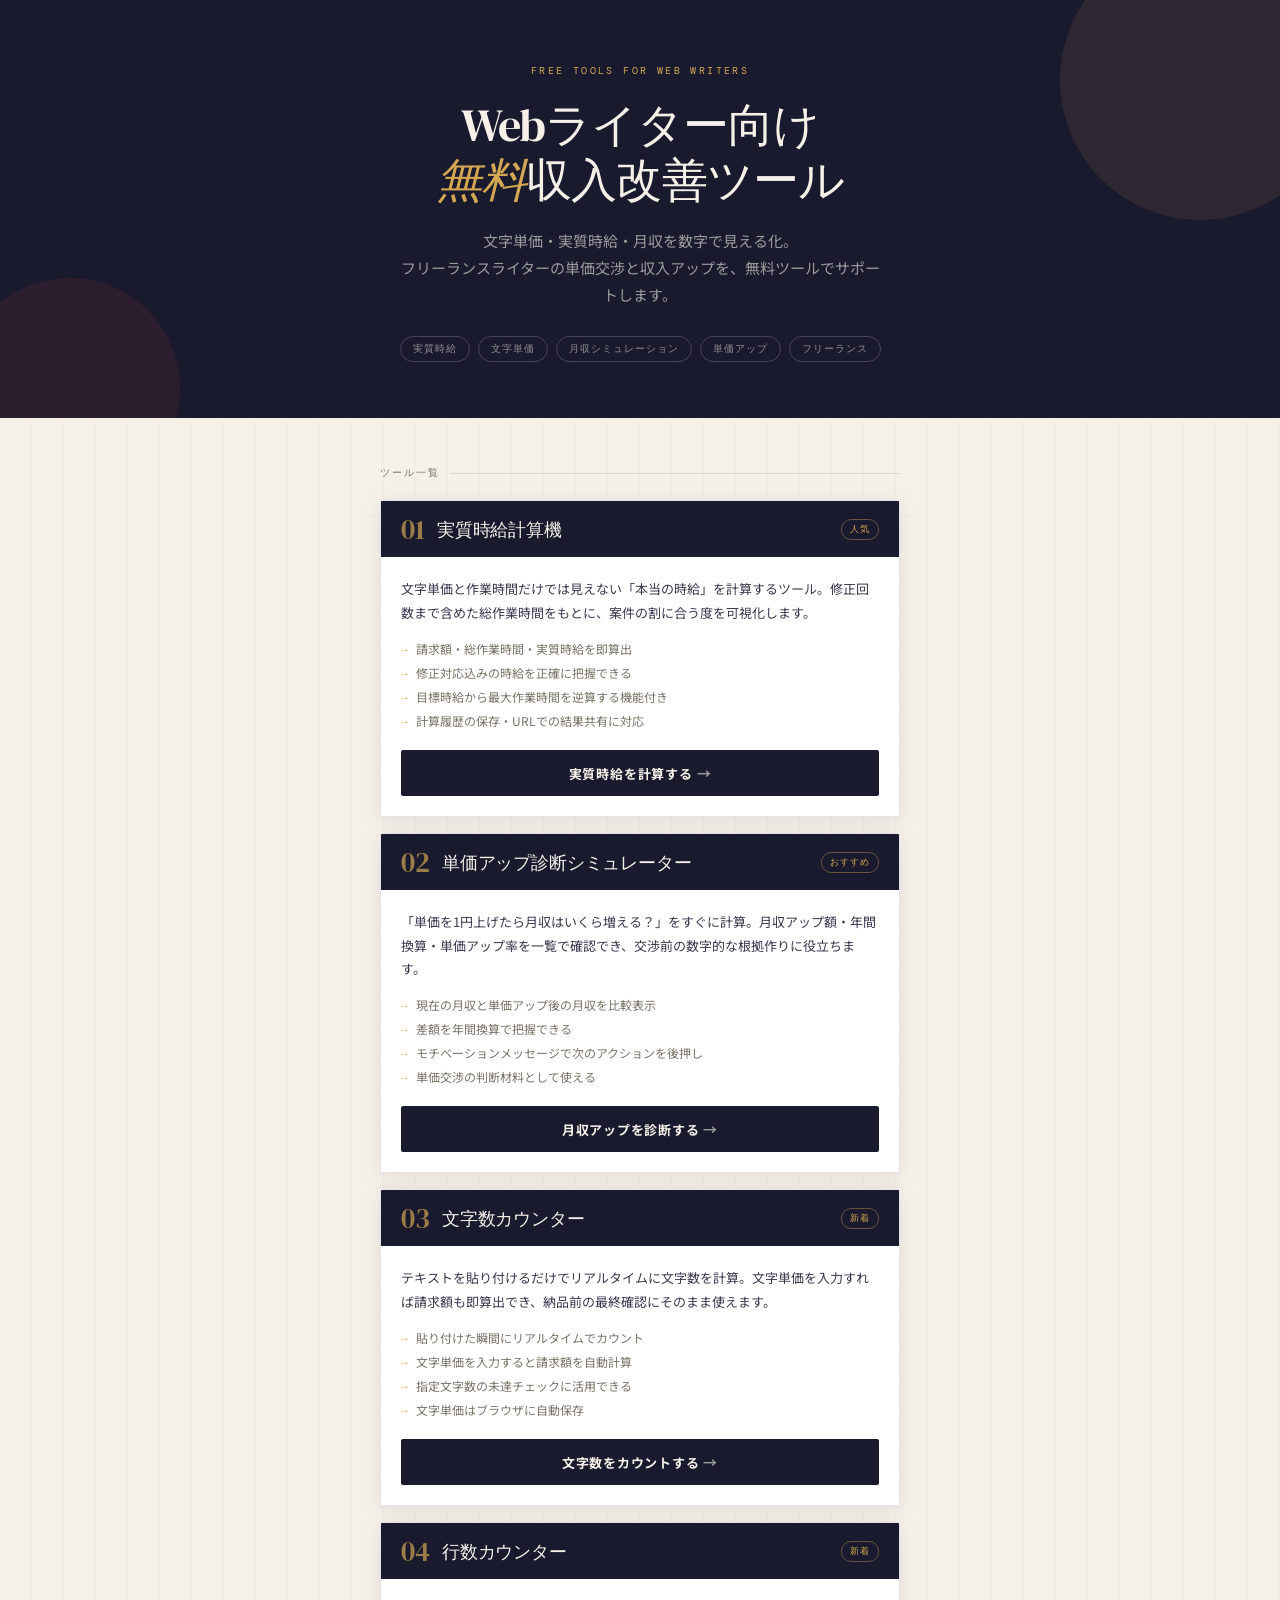
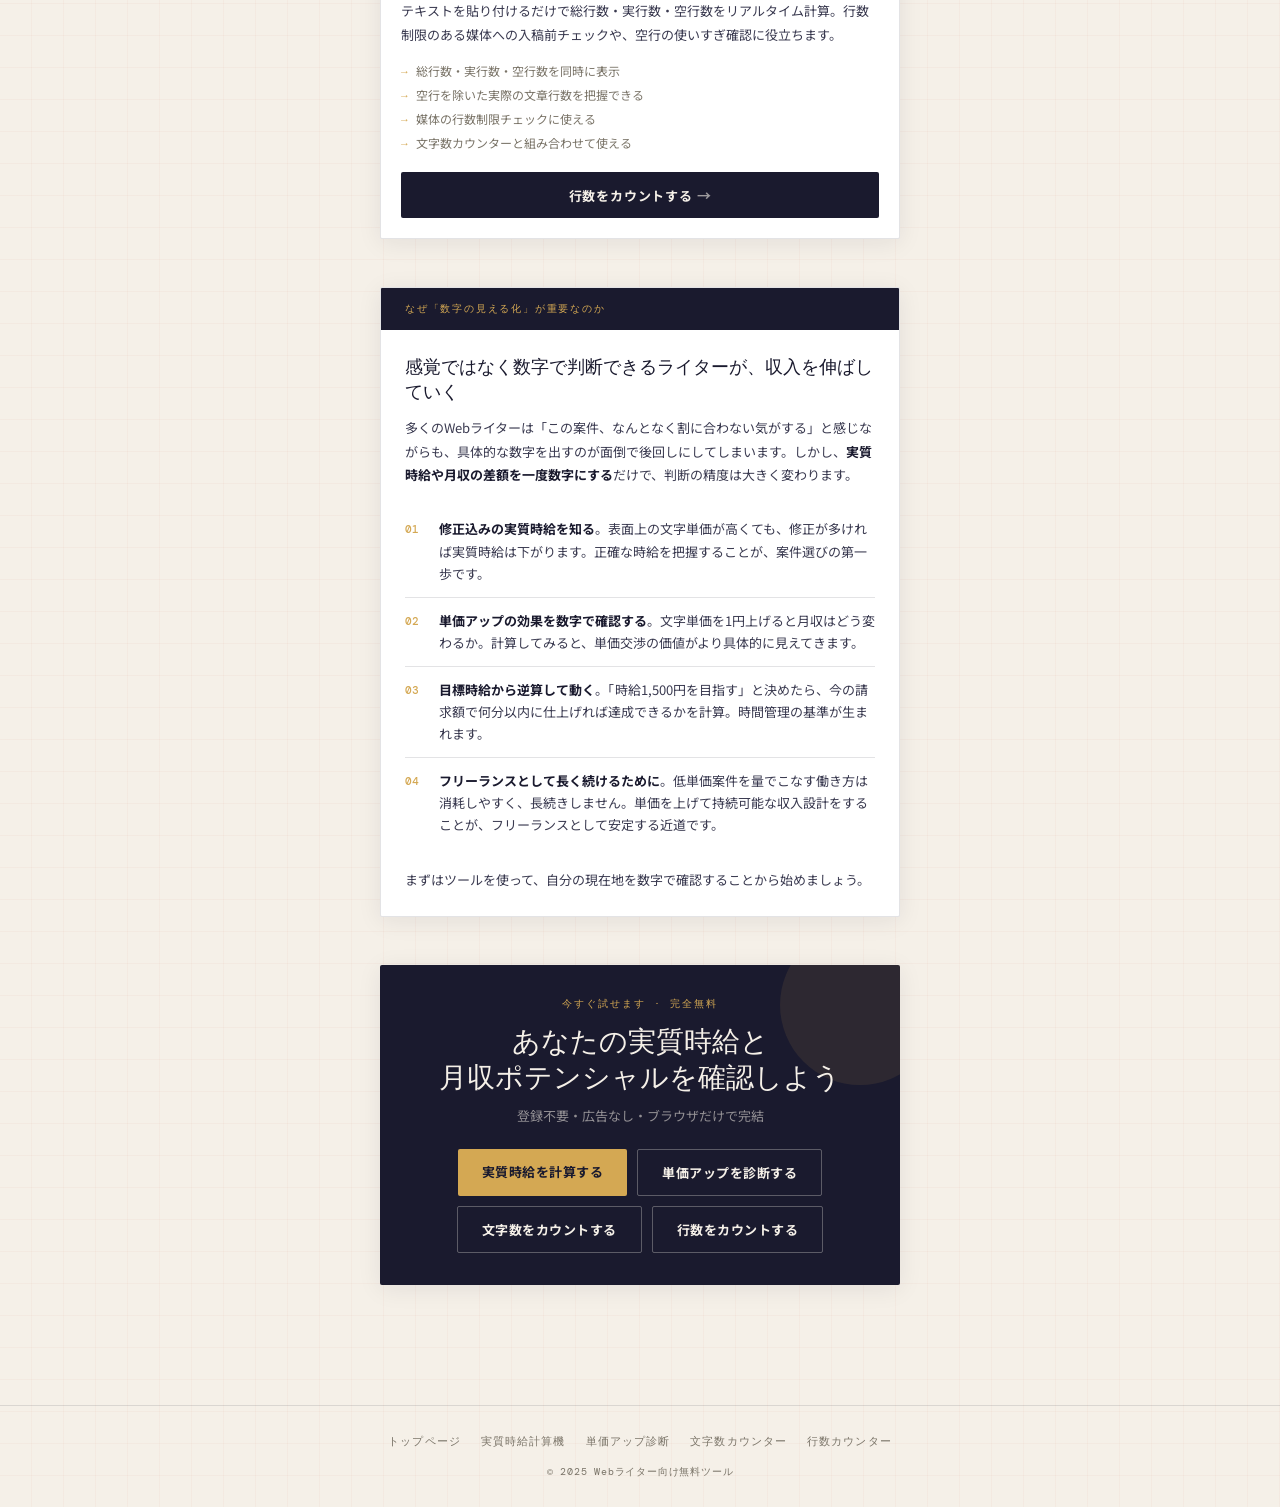
==== commit df3ea171: "Update index.html" ====
--- a/index.html
+++ b/index.html
@@ -90,6 +90,46 @@
       </div>
     </div>
 
+    <div class="tool-card">
+      <div class="tool-card-header">
+        <span class="tool-number">03</span>
+        <span class="tool-card-title">文字数カウンター</span>
+        <span class="tool-card-tag">新着</span>
+      </div>
+      <div class="tool-card-body">
+        <p class="tool-card-desc">
+          テキストを貼り付けるだけでリアルタイムに文字数を計算。文字単価を入力すれば請求額も即算出でき、納品前の最終確認にそのまま使えます。
+        </p>
+        <div class="tool-card-points">
+          <div class="tool-card-point">貼り付けた瞬間にリアルタイムでカウント</div>
+          <div class="tool-card-point">文字単価を入力すると請求額を自動計算</div>
+          <div class="tool-card-point">指定文字数の未達チェックに活用できる</div>
+          <div class="tool-card-point">文字単価はブラウザに自動保存</div>
+        </div>
+        <a href="word-count.html" class="btn-tool">文字数をカウントする</a>
+      </div>
+    </div>
+
+    <div class="tool-card">
+      <div class="tool-card-header">
+        <span class="tool-number">04</span>
+        <span class="tool-card-title">行数カウンター</span>
+        <span class="tool-card-tag">新着</span>
+      </div>
+      <div class="tool-card-body">
+        <p class="tool-card-desc">
+          テキストを貼り付けるだけで総行数・実行数・空行数をリアルタイム計算。行数制限のある媒体への入稿前チェックや、空行の使いすぎ確認に役立ちます。
+        </p>
+        <div class="tool-card-points">
+          <div class="tool-card-point">総行数・実行数・空行数を同時に表示</div>
+          <div class="tool-card-point">空行を除いた実際の文章行数を把握できる</div>
+          <div class="tool-card-point">媒体の行数制限チェックに使える</div>
+          <div class="tool-card-point">文字数カウンターと組み合わせて使える</div>
+        </div>
+        <a href="line-count.html" class="btn-tool">行数をカウントする</a>
+      </div>
+    </div>
+
   </div>
 
   <!-- 解説 -->
@@ -130,6 +170,8 @@
     <div class="cta-buttons">
       <a href="real-jikyuu.html" class="btn-cta btn-cta-primary">実質時給を計算する</a>
       <a href="raise-price.html" class="btn-cta btn-cta-ghost">単価アップを診断する</a>
+      <a href="word-count.html" class="btn-cta btn-cta-ghost">文字数をカウントする</a>
+      <a href="line-count.html" class="btn-cta btn-cta-ghost">行数をカウントする</a>
     </div>
   </div>
 
